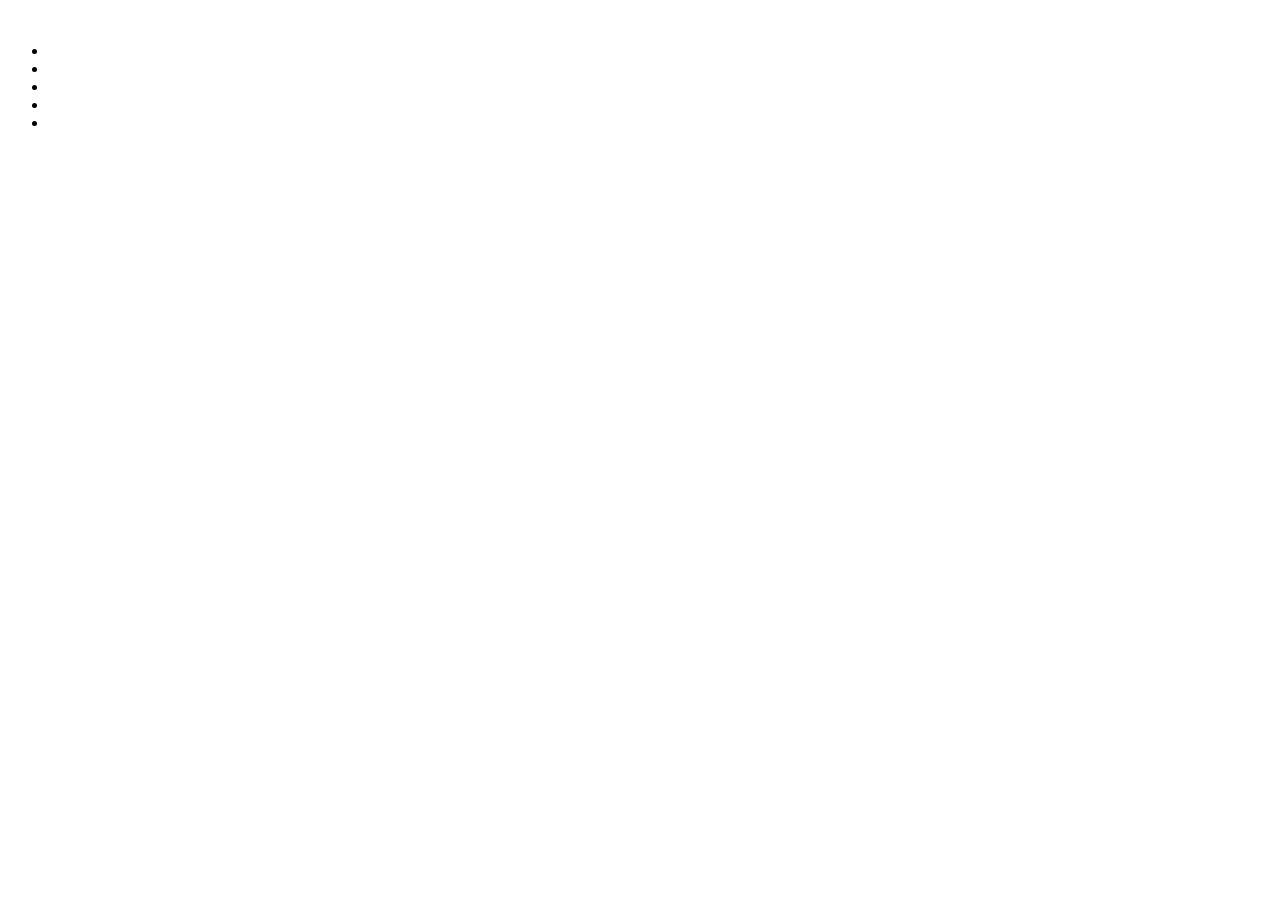
==== index.html @ 98826259 "inicio" ====
<!DOCTYPE html>
<html lang="en">
<head>
    <meta charset="UTF-8">
    <meta name="viewport" content="width=device-width, initial-scale=1.0">
    <link rel="stylesheet" href="../css/index.css">
    <title>Document</title>
</head>
<body>

    <div class="conjunto-header">
     <img src="" alt="">

         <header>

        <ul>
            <li></li>
            <li></li>
            <li></li>
            <li></li>
            <li></li>
        </ul>
    </header>

    </div>
    
   







</body>
</html>
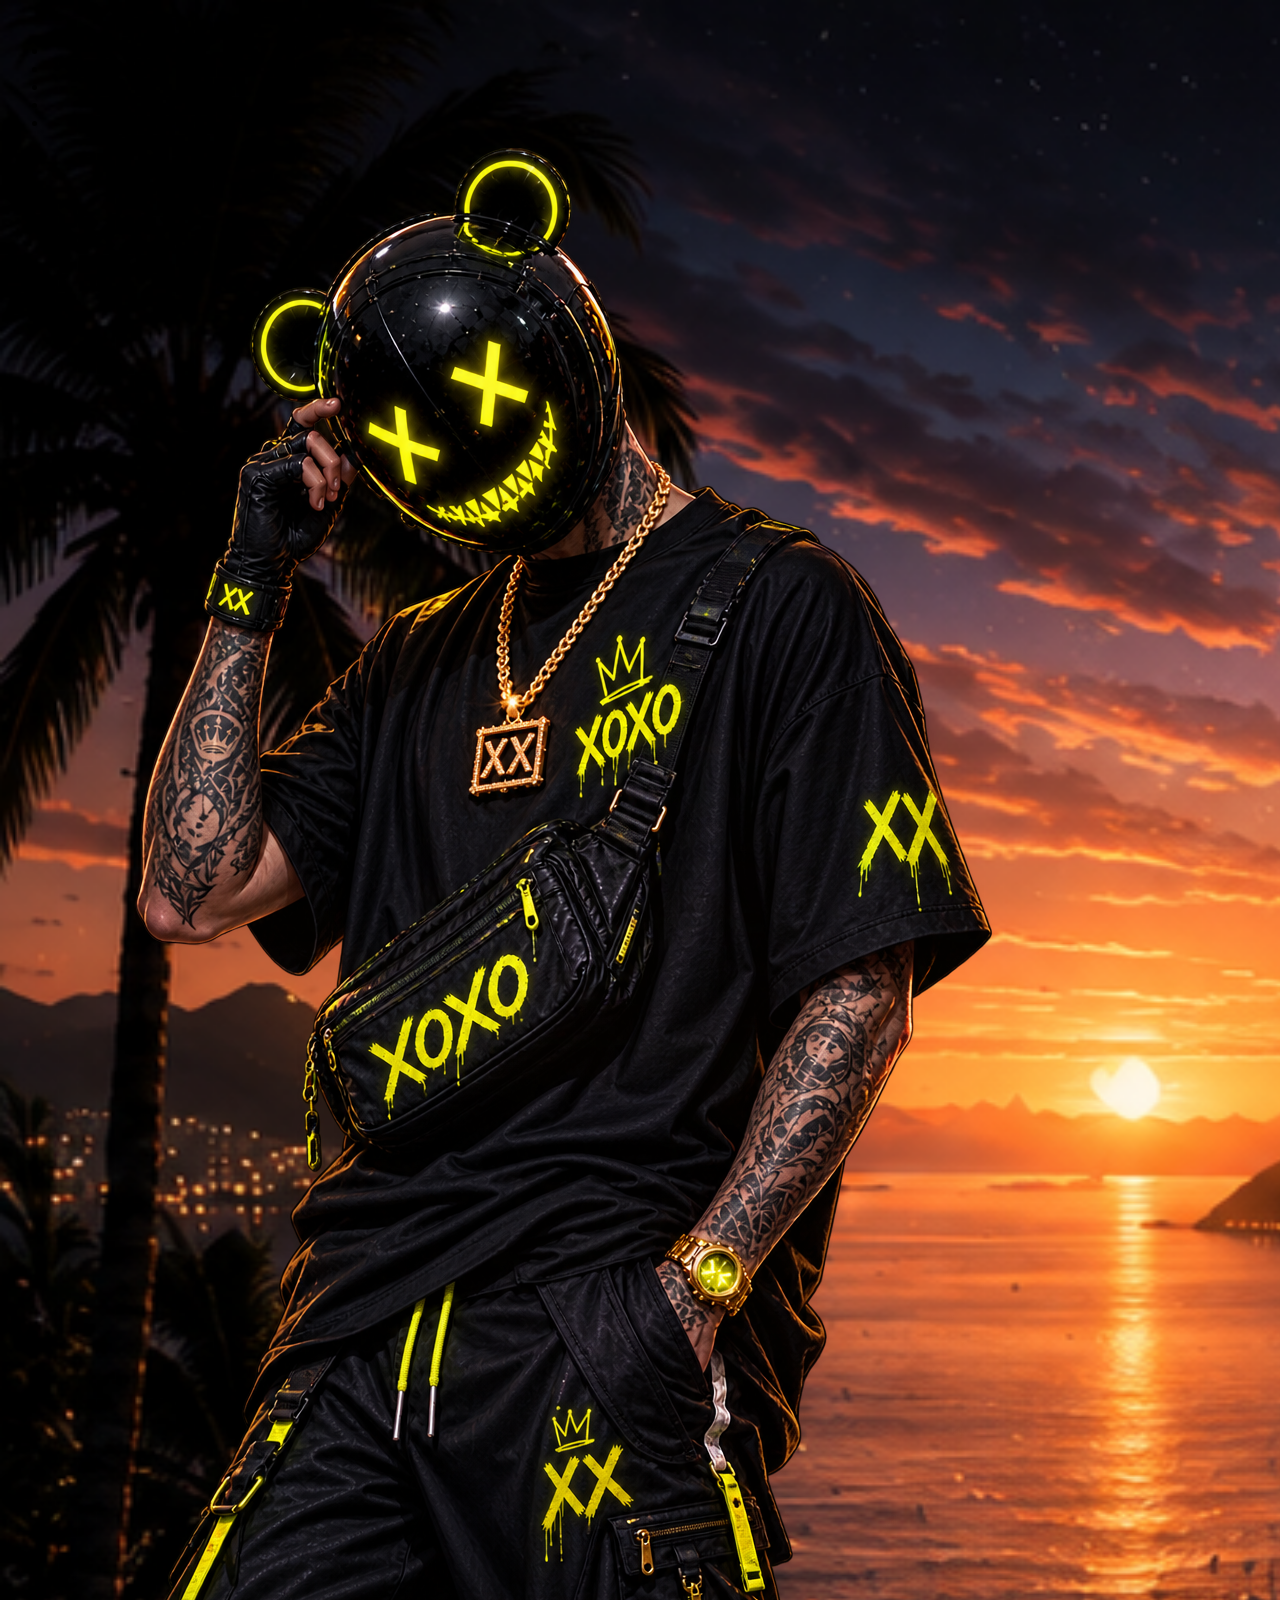
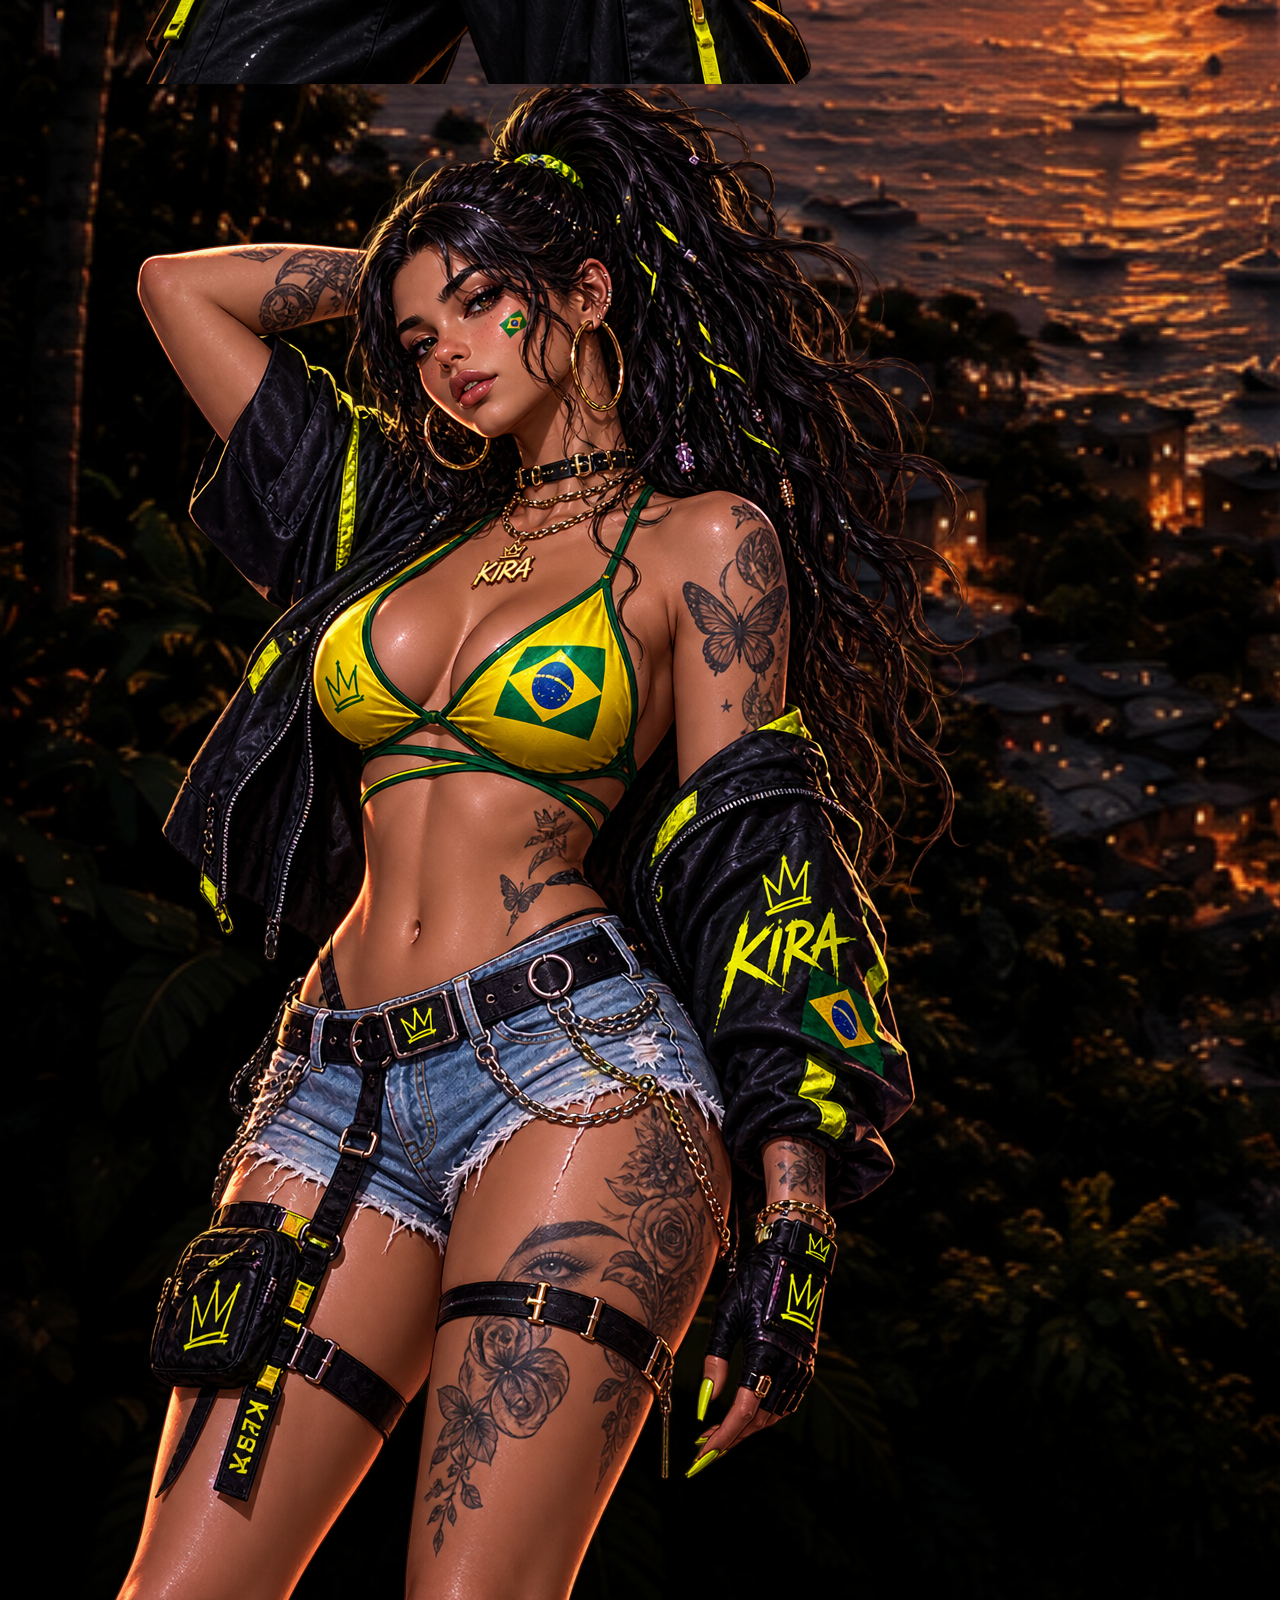
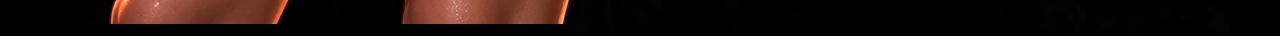
==== commit abcefdab: "update" ====
--- a/index.html
+++ b/index.html
@@ -24,6 +24,13 @@
 
     </div>
     
+     <div class="cantores">
+     
+        <img src="../img/xoxo.png" alt="">
+        <img src="../img/kira.png" alt="">
+
+
+     </div>
    
 
 
--- a/css/index.css
+++ b/css/index.css
@@ -0,0 +1,8 @@
+body{
+     
+background-image: url(../img/background\ rio.png);
+background-repeat: no-repeat;
+background-size: cover;
+ overflow: hidden;
+
+}
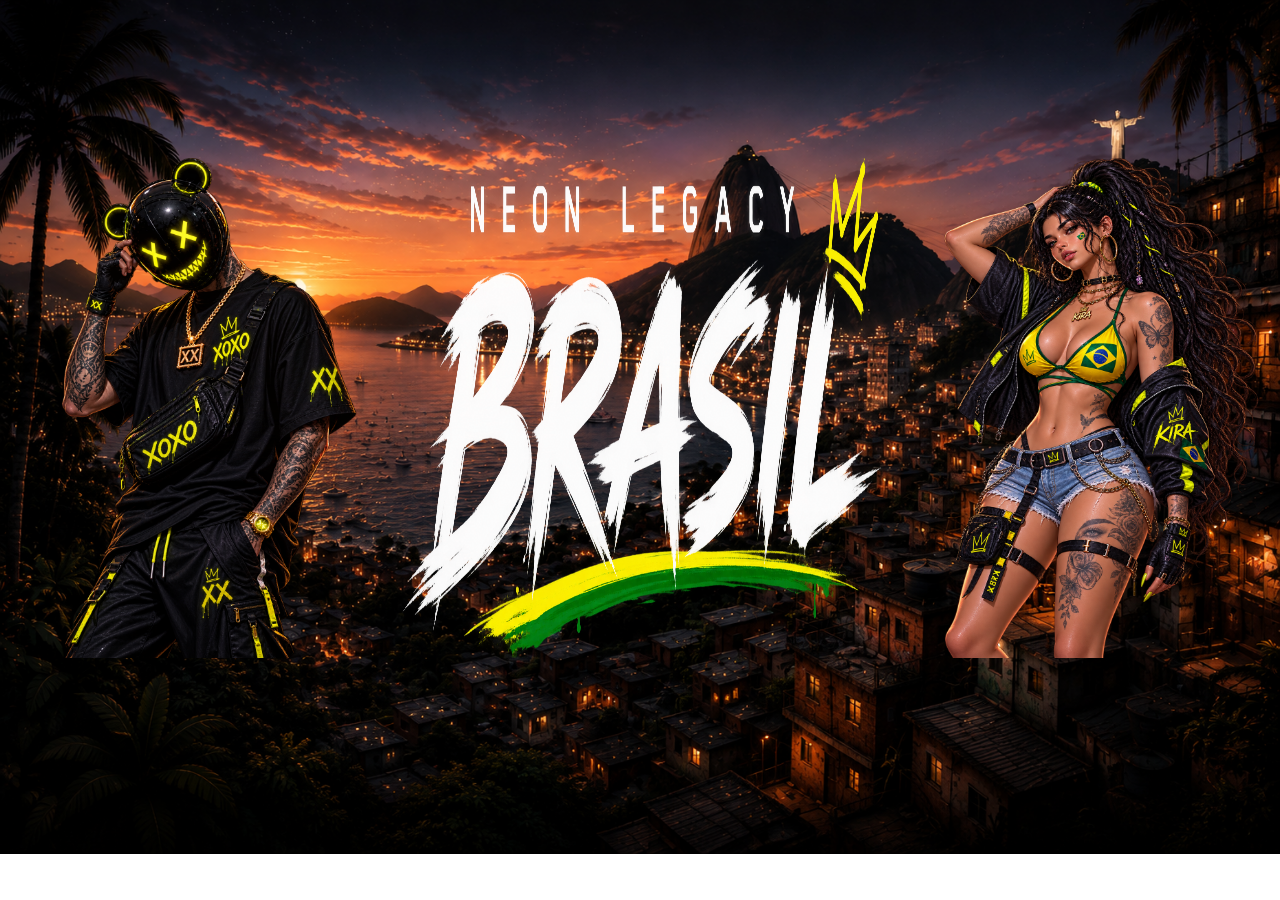
==== commit 8e351261: "update 1" ====
--- a/index.html
+++ b/index.html
@@ -26,8 +26,11 @@
     
      <div class="cantores">
      
-        <img src="../img/xoxo.png" alt="">
-        <img src="../img/kira.png" alt="">
+        <img class="personas" src="../img/xoxo.png" alt="">
+        <br>
+        <img class="personas2" src="../img/name.png" alt="">
+        <br>
+        <img class="personas" src="../img/kira2.png" alt="">
 
 
      </div>
--- a/css/index.css
+++ b/css/index.css
@@ -5,4 +5,24 @@
 background-size: cover;
  overflow: hidden;
 
+}
+
+
+.cantores{
+ display: flex;
+ justify-content: space-between;
+}
+
+.personas{
+    width: 400px;
+    height: 500px;
+    margin: 10px;
+
+}
+
+
+.personas2{
+     width: 500px;
+    height: 500px;
+    margin: 10px;
 }
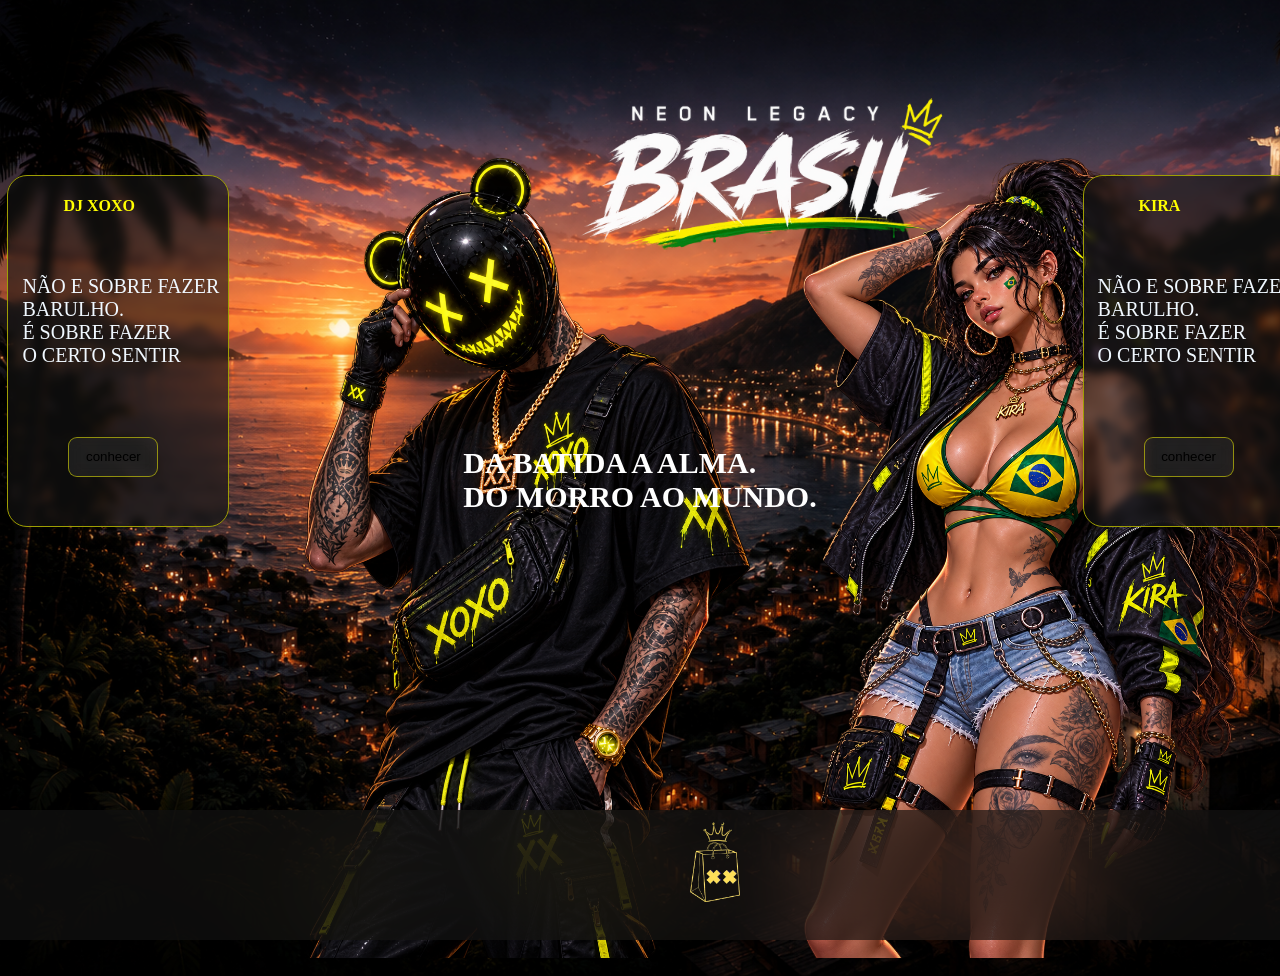
==== commit 0d0907de: "update 2" ====
--- a/index.html
+++ b/index.html
@@ -27,20 +27,38 @@
      <div class="cantores">
      
         <img class="personas" src="../img/xoxo.png" alt="">
-        <br>
         <img class="personas2" src="../img/name.png" alt="">
-        <br>
+        <h3 class="morro">DA BATIDA A ALMA. <br>
+            DO MORRO AO MUNDO.
+        </h3>
         <img class="personas" src="../img/kira2.png" alt="">
 
 
      </div>
    
+     <div class="container"><div class="card">
+
+  <h4 class="xoxo">DJ XOXO</h4>
+  <br>
+  <p>NÃO E SOBRE FAZER BARULHO. <br> É SOBRE FAZER <br> O CERTO SENTIR</p>
+      <button class="botu" onclick="clicarButton()"> conhecer </button>
+
+     </div></div>
+
+      <div class="container2"><div class="card2">
+
+  <h4 class="xoxo">KIRA</h4>
+  <br>
+  <p>NÃO E SOBRE FAZER BARULHO. <br> É SOBRE FAZER <br> O CERTO SENTIR</p>
+      <button class="botu" onclick="clicarButton()"> conhecer </button>
+
+     </div></div>
 
 
 
 
 
-
-
+  <div class="foot">  <footer> <img class="loja" src="../img/loja-removebg-preview.png" alt="">              </footer>
+      </div> 
 </body>
 </html>
--- a/css/index.css
+++ b/css/index.css
@@ -1,3 +1,6 @@
+
+
+
 body{
      
 background-image: url(../img/background\ rio.png);
@@ -14,15 +17,140 @@
 }
 
 .personas{
-    width: 400px;
-    height: 500px;
+    width: 700px;
+    height: 800px;
     margin: 10px;
+    display: block;
+    position: relative;
+}
 
+.morro{
+    position: absolute;
+    top: 50%;
+    left: 50%;
+    transform: translate(-50%, -50%);
+    color: white;
+    font-size: 30px;
+ 
+}
+
+
+.personas:first-child {
+    left: 220px;
+}
+
+.personas:last-child {
+    right: 220px;
 }
 
 
 .personas2{
-     width: 500px;
-    height: 500px;
+     width: 30%;
+    height: 90%;
     margin: 10px;
+    display: block;
+     margin-top: -50px;
+
+}
+
+.xoxo{
+    color: yellow;
+    margin-left: 25%;
+}
+
+
+
+ 
+.container {
+    position: absolute;
+    top: 30%;
+    left: 8%;
+    transform: translate(-50%, -50%);
+    width: 190px;
+    height: 190px;
+    z-index: 10;
+}
+
+ 
+.container2{
+    position: absolute;
+    top: 30%;
+    left: 92%;
+    transform: translate(-50%, -50%);
+    width: 190px;
+    height: 190px;
+    z-index: 10;
+}
+P{
+    color: aliceblue;
+      font-size: 20px;
+      margin-left: 14px;
+}
+
+.card {
+    width: 220px;
+    height: 350px;
+    background-color: rgba(20, 20, 20, 0.6);
+    border-radius: 20px;
+    backdrop-filter: blur(4px);
+    border: 0.01px solid rgb(158, 158, 3);
+}
+
+.card2 {
+    width: 220px;
+    height: 350px;
+    background-color: rgba(20, 20, 20, 0.6);
+    border-radius: 20px;
+    backdrop-filter: blur(4px);
+    border: 0.01px solid rgb(158, 158, 3);
+}
+
+
+.botu{
+    background: rgba(57, 57, 58, 0.35);
+    width: 90px;
+    height: 40px;
+    margin-top: 50px;
+    margin-left: 60px;
+    border-radius: 9px;
+    backdrop-filter: blur(8px);
+    -webkit-backdrop-filter: blur(8px);
+    border: 1px solid rgba(255, 255, 0, 0.5);
+    transition: 0.3s;
+  
+}
+
+.botu:hover{
+    background: rgba(168, 165, 165, 0.55);
+    border-color: yellow;
+    transform: scale(1.03); 
+}
+
+.loja{
+    width: 150px;
+    height: 150px;
+    position: relative;
+    top: -20px;
+    left: 50%;
+}
+
+.foot{
+      position: fixed;
+    display: block;
+    top: 90%;
+    right: 0;
+     width:  100%;
+    height: 130px;
+}
+
+
+footer{
+    position: fixed;
+    display: block;
+    top: 90%;
+    right: 0;
+    background-color: rgba(20, 20, 20, 0.6);
+     backdrop-filter: blur(50px);
+    width:  100%;
+    height: 130px;
 }
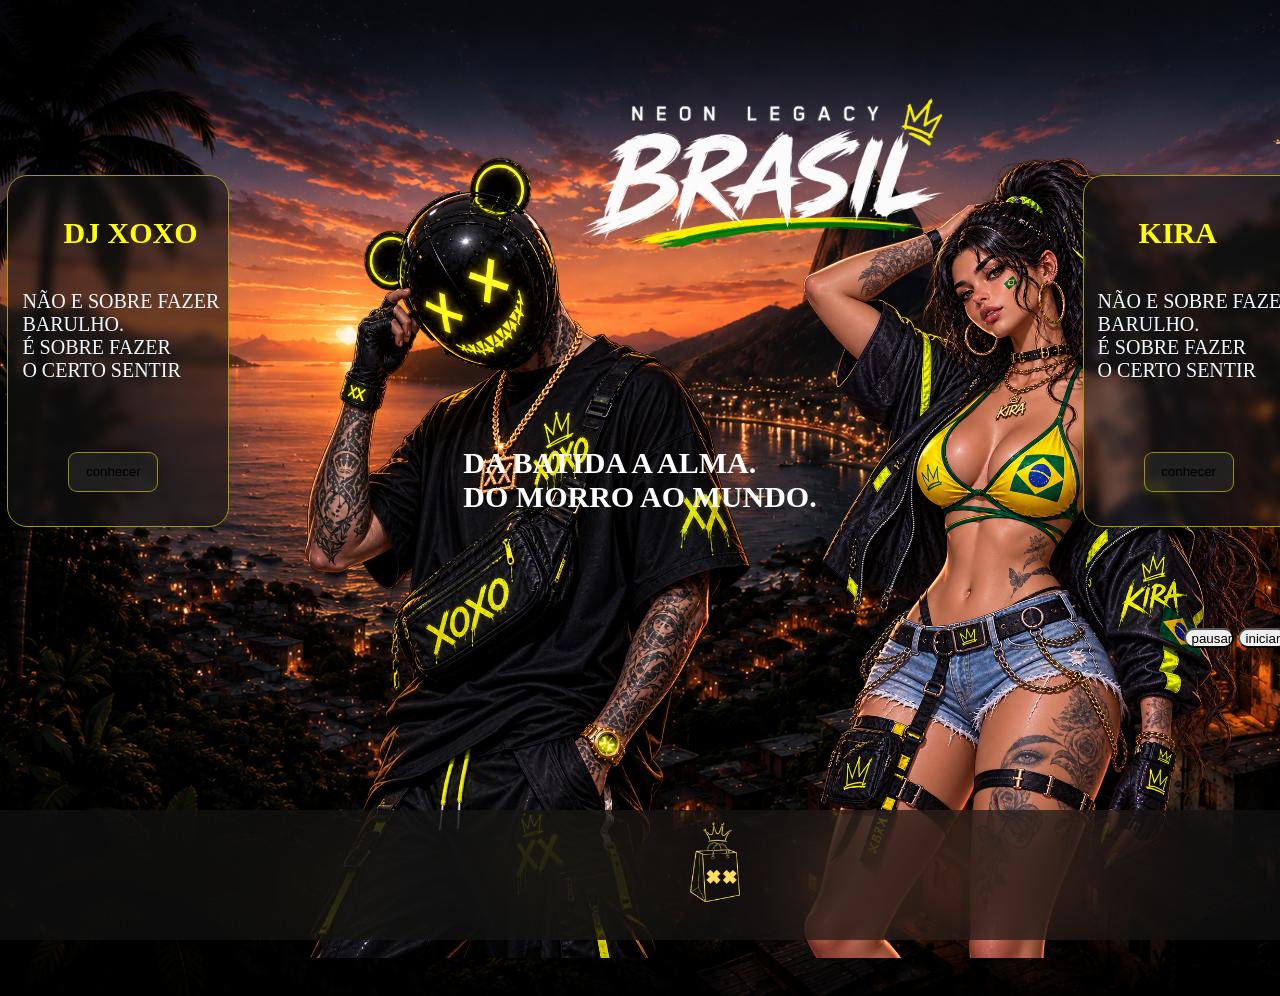
==== commit 071b4cc8: "ajustes" ====
--- a/index.html
+++ b/index.html
@@ -39,7 +39,7 @@
      <div class="container"><div class="card">
 
   <h4 class="xoxo">DJ XOXO</h4>
-  <br>
+
   <p>NÃO E SOBRE FAZER BARULHO. <br> É SOBRE FAZER <br> O CERTO SENTIR</p>
       <button class="botu" onclick="clicarButton()"> conhecer </button>
 
@@ -48,17 +48,25 @@
       <div class="container2"><div class="card2">
 
   <h4 class="xoxo">KIRA</h4>
-  <br>
+
   <p>NÃO E SOBRE FAZER BARULHO. <br> É SOBRE FAZER <br> O CERTO SENTIR</p>
       <button class="botu" onclick="clicarButton()"> conhecer </button>
 
      </div></div>
 
 
+       <button class="top" onclick="pausarMusica()">pausar</button>
+       <button class="top" onclick="iniciarMusica()">iniciar</button>
 
 
+       <audio id="musica1" src="../sound/Noite sem fim.mp3"></audio>
+       <audio id="musica2" src="../sound/Luzes a Noit.emp3"></audio>
+       <audio id="musica3" src="../sound/Pulso da cidade.mp3"></audio>
+     
 
   <div class="foot">  <footer> <img class="loja" src="../img/loja-removebg-preview.png" alt="">              </footer>
       </div> 
+
+      <script src="../js/index.js"></script>
 </body>
 </html>
--- a/css/index.css
+++ b/css/index.css
@@ -56,9 +56,12 @@
 .xoxo{
     color: yellow;
     margin-left: 25%;
+    font-size: 30px ;
 }
 
-
+p{
+    display: block;
+}
 
  
 .container {
@@ -126,6 +129,15 @@
     transform: scale(1.03); 
 }
 
+.top{
+    border-radius: 20px;
+     width: 50px;
+     height: 20px;
+     position: relative;
+     top: -340px;
+     left: 93%;
+}
+
 .loja{
     width: 150px;
     height: 150px;
@@ -150,7 +162,7 @@
     top: 90%;
     right: 0;
     background-color: rgba(20, 20, 20, 0.6);
-     backdrop-filter: blur(50px);
+    backdrop-filter: blur(50px);
     width:  100%;
     height: 130px;
 }
